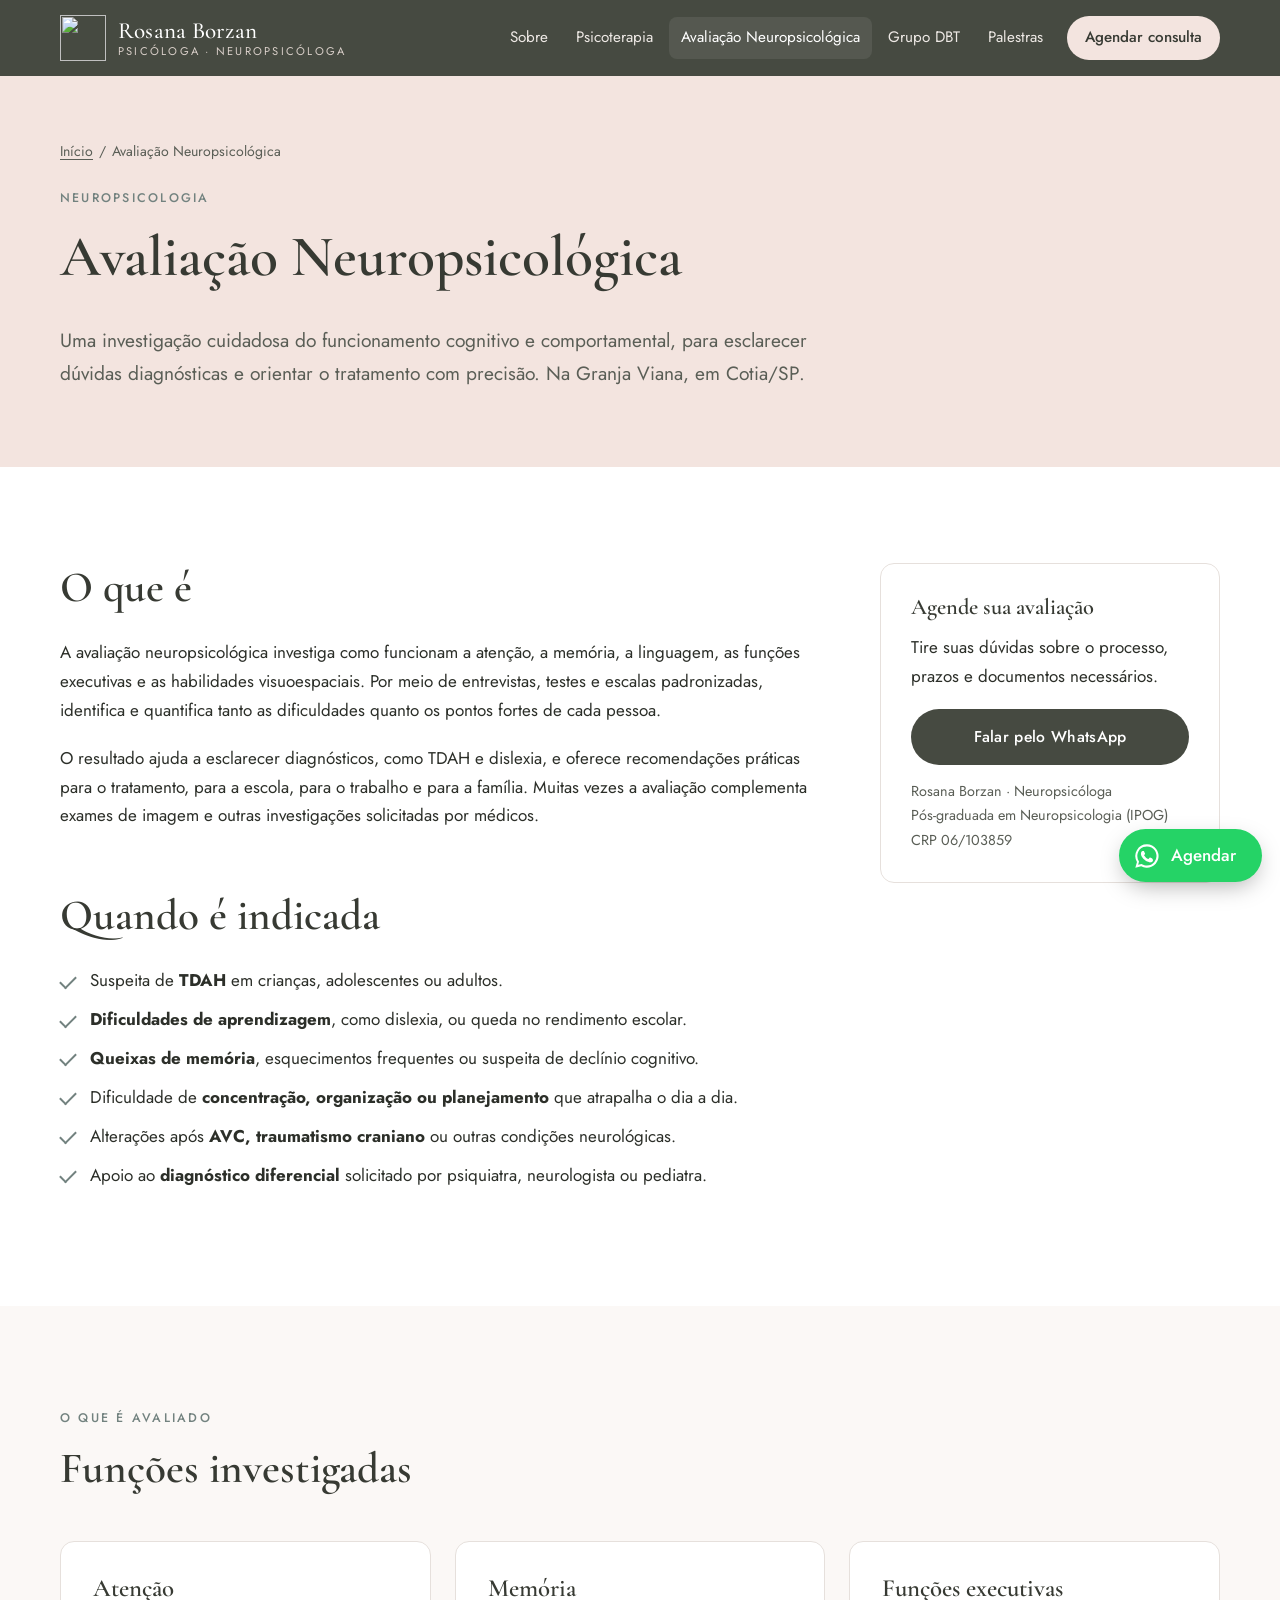
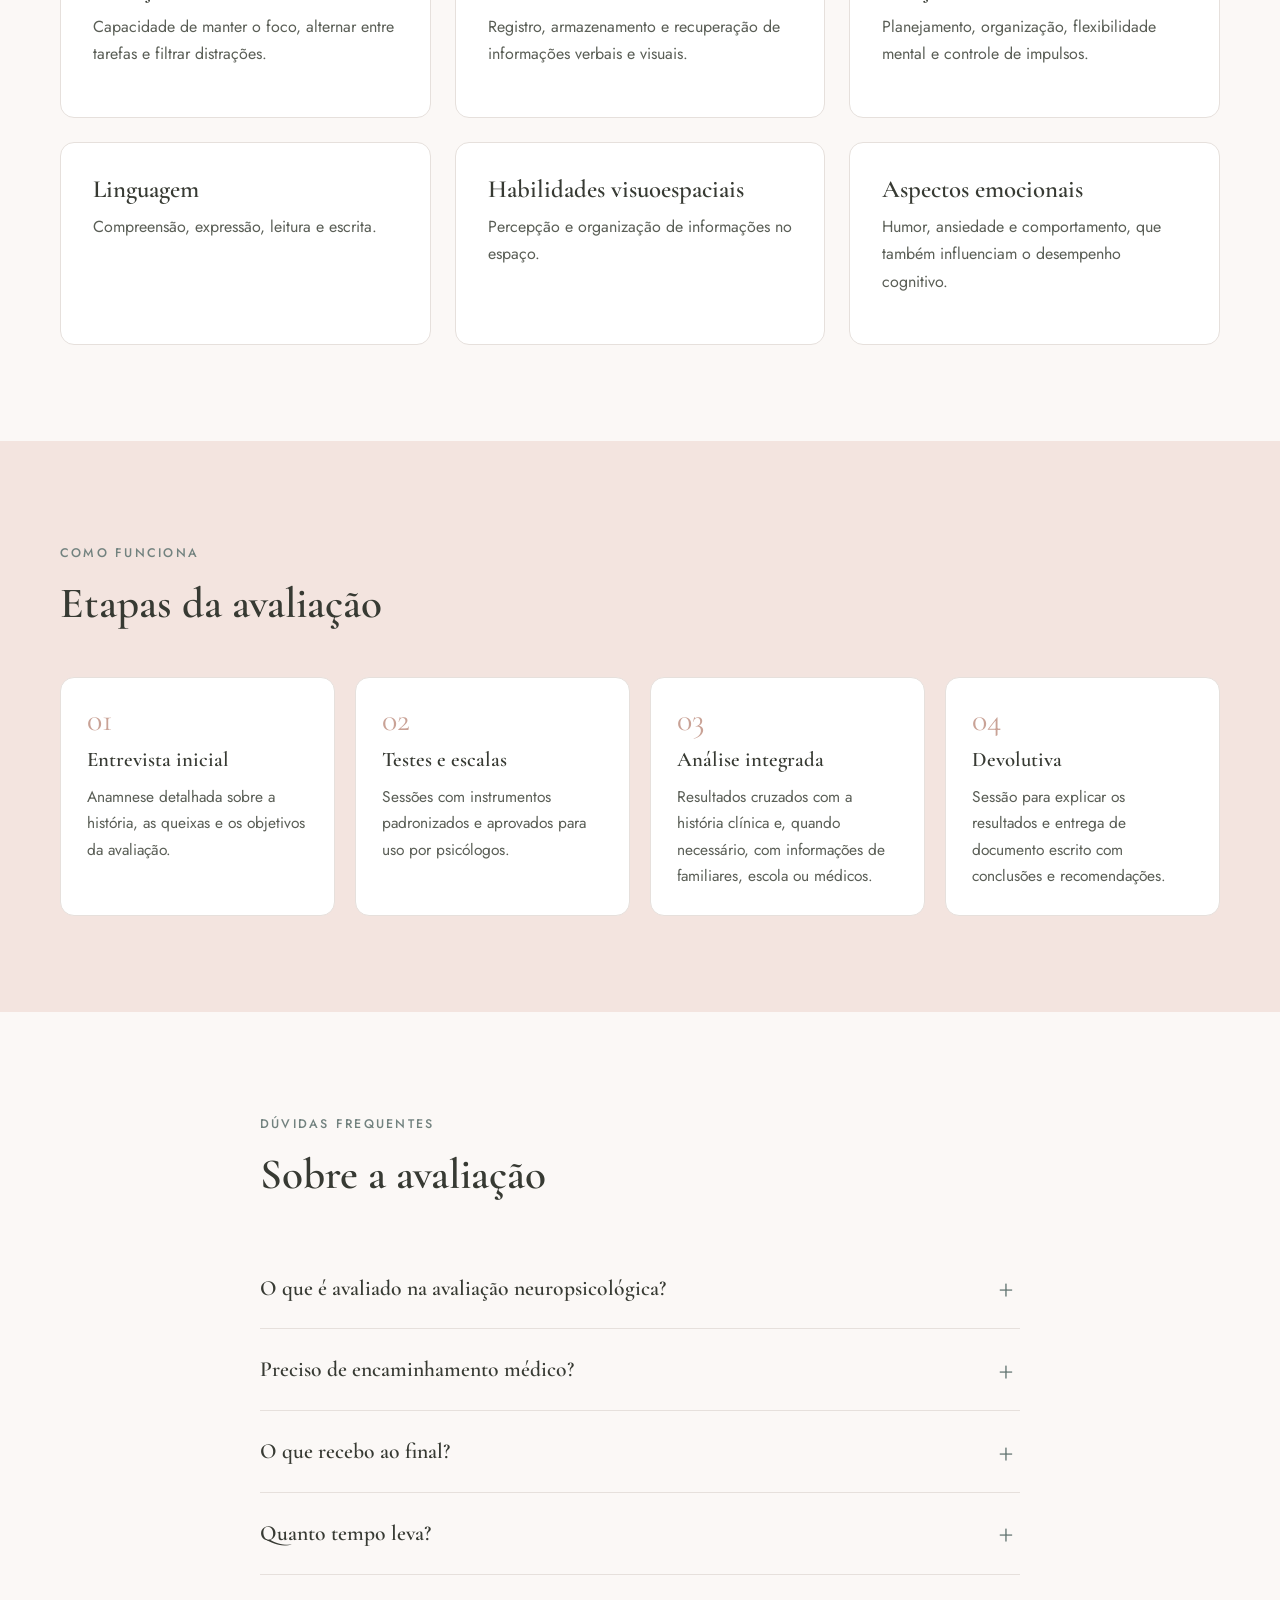
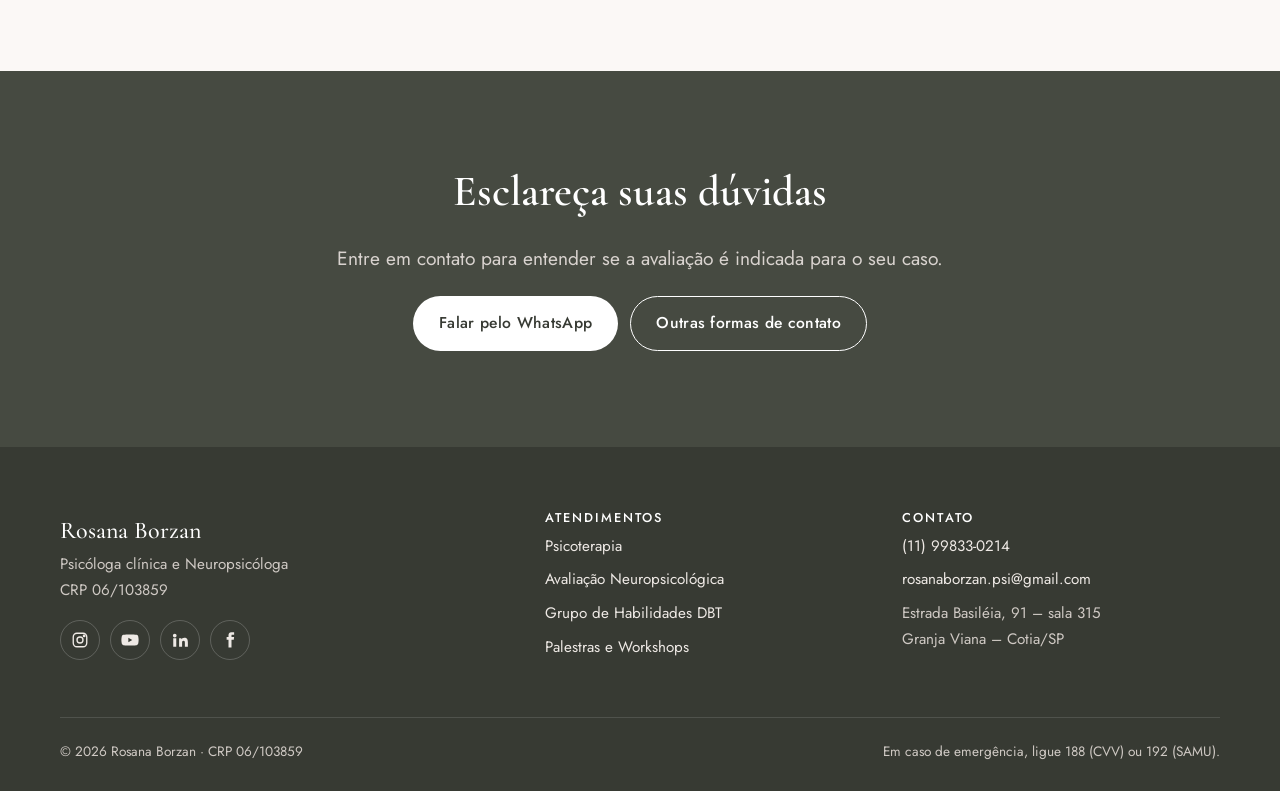
==== avaliacao-neuropsicologica/index.html @ f5019046 "Site Rosana Borzan: prévia otimizada para rosana.borzanti.com Site estático (HTML/CSS) para GitHub P" ====
<!doctype html>
<html lang="pt-BR">
<head>
  <meta charset="utf-8">
  <meta name="viewport" content="width=device-width, initial-scale=1">
  <!-- PRÉVIA: remover a linha abaixo quando o site for publicado no domínio oficial -->
  <meta name="robots" content="noindex, nofollow">
  <title>Avaliação Neuropsicológica em Cotia – Granja Viana | TDAH, Memória e Aprendizagem – Rosana Borzan</title>
  <meta name="description" content="Avaliação neuropsicológica na Granja Viana, Cotia/SP: investigação de atenção, memória, linguagem e funções executivas. Auxilia no diagnóstico de TDAH, dislexia e outras condições. CRP 06/103859.">
  <link rel="canonical" href="https://www.rosanaborzan.com.br/avaliacao-neuropsicologica">
  <meta property="og:type" content="website">
  <meta property="og:locale" content="pt_BR">
  <meta property="og:title" content="Avaliação Neuropsicológica – Rosana Borzan, Neuropsicóloga">
  <meta property="og:description" content="Investigação de atenção, memória, linguagem e funções executivas. TDAH, dislexia e outras condições.">
  <meta property="og:image" content="https://static.wixstatic.com/media/df5437_cb203d98966946499ea6cd91d3223af6~mv2.jpg">
  <script type="application/ld+json">
  {
    "@context": "https://schema.org",
    "@graph": [
      { "@type": "BreadcrumbList", "itemListElement": [
        { "@type": "ListItem", "position": 1, "name": "Início", "item": "https://www.rosanaborzan.com.br/" },
        { "@type": "ListItem", "position": 2, "name": "Avaliação Neuropsicológica", "item": "https://www.rosanaborzan.com.br/avaliacao-neuropsicologica" } ] },
      { "@type": "MedicalTest", "name": "Avaliação Neuropsicológica",
        "description": "Investigação das funções cognitivas (atenção, memória, linguagem, funções executivas e habilidades visuoespaciais) por meio de entrevistas, testes e escalas padronizadas.",
        "usedToDiagnose": ["Transtorno do Déficit de Atenção e Hiperatividade (TDAH)", "Dislexia", "Declínio cognitivo"] },
      { "@type": "FAQPage", "mainEntity": [
        { "@type": "Question", "name": "O que é avaliado na avaliação neuropsicológica?",
          "acceptedAnswer": { "@type": "Answer", "text": "Funções como atenção, memória, linguagem, funções executivas (planejamento, organização, controle de impulsos), velocidade de processamento e habilidades visuoespaciais, além de aspectos emocionais e comportamentais." } },
        { "@type": "Question", "name": "Preciso de encaminhamento médico?",
          "acceptedAnswer": { "@type": "Answer", "text": "Não é obrigatório. Muitas pessoas procuram a avaliação por conta própria, mas ela também é frequentemente solicitada por psiquiatras, neurologistas, pediatras e escolas." } },
        { "@type": "Question", "name": "O que recebo ao final?",
          "acceptedAnswer": { "@type": "Answer", "text": "Uma sessão de devolutiva, em que os resultados são explicados, e um documento escrito com as conclusões e as recomendações para o tratamento e o dia a dia." } }
      ] }
    ]
  }
  </script>
  <meta name="theme-color" content="#464a41">
  <link rel="icon" href="https://static.wixstatic.com/media/df5437_213c52e85fbc4477a9173a005abdd937~mv2.png/v1/fill/w_64,h_64/icone.png">
  <link rel="preconnect" href="https://fonts.googleapis.com">
  <link rel="preconnect" href="https://fonts.gstatic.com" crossorigin>
  <link href="https://fonts.googleapis.com/css2?family=Cormorant+Garamond:wght@500;600&family=Jost:wght@300;400;500&display=swap" rel="stylesheet">
  <link rel="stylesheet" href="../assets/css/style.css">
</head>
<body>
  <a class="skip-link" href="#conteudo">Pular para o conteúdo</a>

  <header class="site-header">
    <div class="wrap">
      <a class="brand" href="../" aria-label="Rosana Borzan — página inicial">
        <img src="https://static.wixstatic.com/media/df5437_213c52e85fbc4477a9173a005abdd937~mv2.png/v1/fill/w_92,h_92/simbolo.png" alt="" width="46" height="46">
        <span class="brand-text">
          <span class="brand-name">Rosana Borzan</span>
          <span class="brand-sub">Psicóloga · Neuropsicóloga</span>
        </span>
      </a>
      <button class="nav-toggle" aria-expanded="false" aria-controls="menu" aria-label="Abrir menu">
        <svg viewBox="0 0 24 24" fill="none" stroke="currentColor" stroke-width="1.6"><path d="M4 7h16M4 12h16M4 17h16"/></svg>
      </button>
      <nav class="site-nav" id="menu" aria-label="Principal">
        <ul>
          <li><a href="../sobre/">Sobre</a></li>
          <li><a href="../psicoterapia/">Psicoterapia</a></li>
          <li><a href="../avaliacao-neuropsicologica/" aria-current="page">Avaliação Neuropsicológica</a></li>
          <li><a href="../grupo-dbt/">Grupo DBT</a></li>
          <li><a href="../palestras/">Palestras</a></li>
          <li><a class="nav-cta" href="../#contato">Agendar consulta</a></li>
        </ul>
      </nav>
    </div>
  </header>

  <main id="conteudo">
    <section class="page-hero">
      <div class="wrap">
        <nav class="breadcrumb" aria-label="Você está em"><a href="../">Início</a><span aria-hidden="true">/</span>Avaliação Neuropsicológica</nav>
        <span class="eyebrow">Neuropsicologia</span>
        <h1>Avaliação Neuropsicológica</h1>
        <p class="lead">Uma investigação cuidadosa do funcionamento cognitivo e comportamental, para esclarecer dúvidas diagnósticas e orientar o tratamento com precisão. Na Granja Viana, em Cotia/SP.</p>
      </div>
    </section>

    <section class="section section-alt">
      <div class="wrap layout-aside">
        <div class="prose">
          <h2>O que é</h2>
          <p>A avaliação neuropsicológica investiga como funcionam a atenção, a memória, a linguagem, as funções executivas e as habilidades visuoespaciais. Por meio de entrevistas, testes e escalas padronizadas, identifica e quantifica tanto as dificuldades quanto os pontos fortes de cada pessoa.</p>
          <p>O resultado ajuda a esclarecer diagnósticos, como TDAH e dislexia, e oferece recomendações práticas para o tratamento, para a escola, para o trabalho e para a família. Muitas vezes a avaliação complementa exames de imagem e outras investigações solicitadas por médicos.</p>

          <h2>Quando é indicada</h2>
          <ul class="check-list">
            <li>Suspeita de <strong>TDAH</strong> em crianças, adolescentes ou adultos.</li>
            <li><strong>Dificuldades de aprendizagem</strong>, como dislexia, ou queda no rendimento escolar.</li>
            <li><strong>Queixas de memória</strong>, esquecimentos frequentes ou suspeita de declínio cognitivo.</li>
            <li>Dificuldade de <strong>concentração, organização ou planejamento</strong> que atrapalha o dia a dia.</li>
            <li>Alterações após <strong>AVC, traumatismo craniano</strong> ou outras condições neurológicas.</li>
            <li>Apoio ao <strong>diagnóstico diferencial</strong> solicitado por psiquiatra, neurologista ou pediatra.</li>
          </ul>
        </div>
        <aside class="aside-box">
          <h3>Agende sua avaliação</h3>
          <p>Tire suas dúvidas sobre o processo, prazos e documentos necessários.</p>
          <a class="btn btn-primary" style="width:100%;justify-content:center" href="https://wa.me/5511998330214?text=Ol%C3%A1%2C%20Dra.%20Rosana!%20Gostaria%20de%20informa%C3%A7%C3%B5es%20sobre%20a%20avalia%C3%A7%C3%A3o%20neuropsicol%C3%B3gica." target="_blank" rel="noopener">Falar pelo WhatsApp</a>
          <p style="margin:14px 0 0;font-size:.9rem;color:var(--ink-soft)">Rosana Borzan · Neuropsicóloga<br>Pós-graduada em Neuropsicologia (IPOG)<br>CRP 06/103859</p>
        </aside>
      </div>
    </section>

    <section class="section">
      <div class="wrap">
        <div class="section-head">
          <span class="eyebrow">O que é avaliado</span>
          <h2>Funções investigadas</h2>
        </div>
        <div class="grid-3">
          <article class="card"><h3>Atenção</h3><p>Capacidade de manter o foco, alternar entre tarefas e filtrar distrações.</p></article>
          <article class="card"><h3>Memória</h3><p>Registro, armazenamento e recuperação de informações verbais e visuais.</p></article>
          <article class="card"><h3>Funções executivas</h3><p>Planejamento, organização, flexibilidade mental e controle de impulsos.</p></article>
          <article class="card"><h3>Linguagem</h3><p>Compreensão, expressão, leitura e escrita.</p></article>
          <article class="card"><h3>Habilidades visuoespaciais</h3><p>Percepção e organização de informações no espaço.</p></article>
          <article class="card"><h3>Aspectos emocionais</h3><p>Humor, ansiedade e comportamento, que também influenciam o desempenho cognitivo.</p></article>
        </div>
      </div>
    </section>

    <section class="section section-rose">
      <div class="wrap">
        <div class="section-head">
          <span class="eyebrow">Como funciona</span>
          <h2>Etapas da avaliação</h2>
        </div>
        <ol class="steps">
          <li><h3>Entrevista inicial</h3><p>Anamnese detalhada sobre a história, as queixas e os objetivos da avaliação.</p></li>
          <li><h3>Testes e escalas</h3><p>Sessões com instrumentos padronizados e aprovados para uso por psicólogos.</p></li>
          <li><h3>Análise integrada</h3><p>Resultados cruzados com a história clínica e, quando necessário, com informações de familiares, escola ou médicos.</p></li>
          <li><h3>Devolutiva</h3><p>Sessão para explicar os resultados e entrega de documento escrito com conclusões e recomendações.</p></li>
        </ol>
      </div>
    </section>

    <section class="section">
      <div class="wrap narrow">
        <div class="section-head">
          <span class="eyebrow">Dúvidas frequentes</span>
          <h2>Sobre a avaliação</h2>
        </div>
        <div class="faq">
          <details>
            <summary>O que é avaliado na avaliação neuropsicológica?</summary>
            <p>Funções como atenção, memória, linguagem, funções executivas (planejamento, organização, controle de impulsos), velocidade de processamento e habilidades visuoespaciais, além de aspectos emocionais e comportamentais.</p>
          </details>
          <details>
            <summary>Preciso de encaminhamento médico?</summary>
            <p>Não é obrigatório. Muitas pessoas procuram a avaliação por conta própria, mas ela também é frequentemente solicitada por psiquiatras, neurologistas, pediatras e escolas.</p>
          </details>
          <details>
            <summary>O que recebo ao final?</summary>
            <p>Uma sessão de devolutiva, em que os resultados são explicados, e um documento escrito com as conclusões e as recomendações para o tratamento e o dia a dia.</p>
          </details>
          <details>
            <summary>Quanto tempo leva?</summary>
            <p>O número de sessões varia conforme a idade e a queixa de cada pessoa. A estimativa de prazo é informada já no primeiro contato.</p>
          </details>
        </div>
      </div>
    </section>

    <section class="section cta-band">
      <div class="wrap narrow" style="text-align:center">
        <h2>Esclareça suas dúvidas</h2>
        <p class="lead">Entre em contato para entender se a avaliação é indicada para o seu caso.</p>
        <div class="btn-row" style="justify-content:center">
          <a class="btn btn-light" href="https://wa.me/5511998330214?text=Ol%C3%A1%2C%20Dra.%20Rosana!%20Gostaria%20de%20informa%C3%A7%C3%B5es%20sobre%20a%20avalia%C3%A7%C3%A3o%20neuropsicol%C3%B3gica." target="_blank" rel="noopener">Falar pelo WhatsApp</a>
          <a class="btn btn-outline" style="color:#fff;border-color:#fff" href="../#contato">Outras formas de contato</a>
        </div>
      </div>
    </section>
  </main>

  <footer class="site-footer">
    <div class="wrap">
      <div class="footer-grid">
        <div>
          <p><strong style="color:#fff;font-family:var(--serif);font-size:1.5rem;font-weight:500">Rosana Borzan</strong><br>
          Psicóloga clínica e Neuropsicóloga<br>CRP 06/103859</p>
          <div class="social">
            <a href="https://instagram.com/rosanaborzan.psi" target="_blank" rel="noopener" aria-label="Instagram"><svg viewBox="0 0 24 24" fill="none" stroke="currentColor" stroke-width="1.8"><rect x="3" y="3" width="18" height="18" rx="5"/><circle cx="12" cy="12" r="4"/><circle cx="17.5" cy="6.5" r="1" fill="currentColor"/></svg></a>
            <a href="https://www.youtube.com/@rosanaborzan-psi" target="_blank" rel="noopener" aria-label="YouTube"><svg viewBox="0 0 24 24" fill="currentColor"><path d="M23 7.2a3 3 0 0 0-2.1-2.1C19 4.6 12 4.6 12 4.6s-7 0-8.9.5A3 3 0 0 0 1 7.2 31 31 0 0 0 .5 12a31 31 0 0 0 .5 4.8 3 3 0 0 0 2.1 2.1c1.9.5 8.9.5 8.9.5s7 0 8.9-.5a3 3 0 0 0 2.1-2.1 31 31 0 0 0 .5-4.8 31 31 0 0 0-.5-4.8ZM9.8 15V9l5.2 3-5.2 3Z"/></svg></a>
            <a href="https://www.linkedin.com/in/rosana-borzan-b3a8b321/" target="_blank" rel="noopener" aria-label="LinkedIn"><svg viewBox="0 0 24 24" fill="currentColor"><path d="M4.98 3.5a2.5 2.5 0 1 1 0 5 2.5 2.5 0 0 1 0-5ZM3 9.5h4V21H3V9.5Zm7 0h3.8v1.6h.1c.5-1 1.8-2 3.8-2 4 0 4.8 2.6 4.8 6V21h-4v-5.1c0-1.2 0-2.8-1.7-2.8s-2 1.3-2 2.7V21h-4V9.5Z"/></svg></a>
            <a href="https://www.facebook.com/rosanaborzan.psi" target="_blank" rel="noopener" aria-label="Facebook"><svg viewBox="0 0 24 24" fill="currentColor"><path d="M14 8V6c0-.9.6-1 1-1h2.5V1.5H14c-3.3 0-4 2.4-4 4V8H7.5v3.5H10V22h4V11.5h3l.5-3.5H14Z"/></svg></a>
          </div>
        </div>
        <div>
          <h4>Atendimentos</h4>
          <ul>
            <li><a href="../psicoterapia/">Psicoterapia</a></li>
            <li><a href="../avaliacao-neuropsicologica/">Avaliação Neuropsicológica</a></li>
            <li><a href="../grupo-dbt/">Grupo de Habilidades DBT</a></li>
            <li><a href="../palestras/">Palestras e Workshops</a></li>
          </ul>
        </div>
        <div>
          <h4>Contato</h4>
          <ul>
            <li><a href="https://wa.me/5511998330214" target="_blank" rel="noopener">(11) 99833-0214</a></li>
            <li><a href="mailto:rosanaborzan.psi@gmail.com">rosanaborzan.psi@gmail.com</a></li>
            <li>Estrada Basiléia, 91 – sala 315<br>Granja Viana – Cotia/SP</li>
          </ul>
        </div>
      </div>
      <div class="footer-bottom">
        <span>© <span data-year>2026</span> Rosana Borzan · CRP 06/103859</span>
        <span>Em caso de emergência, ligue 188 (CVV) ou 192 (SAMU).</span>
      </div>
    </div>
  </footer>

  <a class="wa-float" href="https://wa.me/5511998330214?text=Ol%C3%A1%2C%20Dra.%20Rosana!%20Gostaria%20de%20agendar%20uma%20consulta." target="_blank" rel="noopener" aria-label="Conversar pelo WhatsApp">
    <svg viewBox="0 0 24 24" fill="currentColor" aria-hidden="true"><path d="M12 2a10 10 0 0 0-8.6 15.1L2 22l5-1.3A10 10 0 1 0 12 2Zm0 18.2c-1.5 0-3-.4-4.3-1.2l-.3-.2-3 .8.8-2.9-.2-.3A8.2 8.2 0 1 1 12 20.2Zm4.5-6.1c-.2-.1-1.5-.7-1.7-.8-.2-.1-.4-.1-.6.1l-.8 1c-.1.2-.3.2-.5.1a6.7 6.7 0 0 1-3.3-2.9c-.3-.4.3-.4.7-1.3.1-.2 0-.3 0-.4l-.8-1.8c-.2-.5-.4-.4-.6-.4h-.5a1 1 0 0 0-.7.3c-.2.3-.9.9-.9 2.2s.9 2.5 1 2.7c.1.2 1.8 2.8 4.4 3.9 1.6.7 2.3.8 3.1.6.5-.1 1.5-.6 1.7-1.2.2-.6.2-1.1.2-1.2-.1-.1-.3-.2-.5-.3Z"/></svg>
    <span>Agendar</span>
  </a>

  <script src="../assets/js/main.js" defer></script>
</body>
</html>
---- assets/css/style.css ----
/* ==========================================================
   Rosana Borzan — Psicóloga e Neuropsicóloga
   Identidade: oliva + sálvia + rosê (herdada do site atual)
   ========================================================== */

:root {
  --olive: #464a41;
  --olive-deep: #373a33;
  --sage: #72827f;
  --sage-soft: #dfe5e3;
  --rose: #c9a296;
  --rose-soft: #f3e4df;
  --cream: #fbf8f6;
  --paper: #ffffff;
  --ink: #2c2f29;
  --ink-soft: #5a5e56;
  --line: #e6e0dc;

  --serif: "Cormorant Garamond", Georgia, "Times New Roman", serif;
  --sans: "Jost", "Futura", "Segoe UI", system-ui, sans-serif;

  --radius: 14px;
  --shadow: 0 10px 30px -12px rgba(55, 58, 51, 0.25);
  --wrap: 1160px;
}

*,
*::before,
*::after { box-sizing: border-box; }

html { scroll-behavior: smooth; }

body {
  margin: 0;
  font-family: var(--sans);
  font-size: 1.0625rem;
  line-height: 1.7;
  color: var(--ink);
  background: var(--cream);
  -webkit-font-smoothing: antialiased;
}

img { max-width: 100%; height: auto; display: block; }

a { color: var(--olive); text-underline-offset: 3px; }
a:hover { color: var(--sage); }

h1, h2, h3, h4 {
  font-family: var(--serif);
  font-weight: 600;
  line-height: 1.15;
  color: var(--olive-deep);
  margin: 0 0 0.6em;
}
h1 { font-size: clamp(2.3rem, 5vw, 3.6rem); }
h2 { font-size: clamp(1.9rem, 3.6vw, 2.7rem); }
h3 { font-size: 1.55rem; }
p  { margin: 0 0 1.1em; }

.wrap { width: min(100% - 32px, var(--wrap)); margin-inline: auto; }
.narrow { max-width: 760px; }

.eyebrow {
  display: inline-block;
  font-family: var(--sans);
  font-size: 0.78rem;
  font-weight: 500;
  letter-spacing: 0.18em;
  text-transform: uppercase;
  color: var(--sage);
  margin-bottom: 0.9rem;
}

.lead { font-size: 1.2rem; color: var(--ink-soft); }

.skip-link {
  position: absolute; left: -9999px; top: 0;
  background: var(--olive); color: #fff; padding: 8px 14px; z-index: 100;
}
.skip-link:focus { left: 8px; top: 8px; }

:focus-visible { outline: 2px solid var(--rose); outline-offset: 3px; }

/* ---------- Botões ---------- */
.btn {
  display: inline-flex; align-items: center; gap: 0.55em;
  padding: 0.85em 1.6em;
  border-radius: 999px;
  font-family: var(--sans); font-size: 0.98rem; font-weight: 500;
  text-decoration: none; letter-spacing: 0.02em;
  border: 1px solid transparent;
  cursor: pointer;
  transition: background 0.2s, color 0.2s, border-color 0.2s, transform 0.2s;
}
.btn:hover { transform: translateY(-1px); }
.btn svg { width: 1.15em; height: 1.15em; flex: none; }
.btn-primary { background: var(--olive); color: #fff; }
.btn-primary:hover { background: var(--olive-deep); color: #fff; }
.btn-outline { border-color: var(--olive); color: var(--olive); background: transparent; }
.btn-outline:hover { background: var(--olive); color: #fff; }
.btn-light { background: #fff; color: var(--olive-deep); }
.btn-light:hover { background: var(--rose-soft); color: var(--olive-deep); }
.btn-row { display: flex; flex-wrap: wrap; gap: 12px; }

/* ---------- Cabeçalho ---------- */
.site-header {
  position: sticky; top: 0; z-index: 50;
  background: var(--olive);
  color: #fff;
}
.site-header .wrap {
  display: flex; align-items: center; justify-content: space-between;
  min-height: 76px; gap: 24px;
}
.brand { display: flex; align-items: center; gap: 12px; text-decoration: none; color: #fff; }
.brand img { width: 46px; height: 46px; object-fit: contain; }
.brand-text { display: flex; flex-direction: column; line-height: 1.15; }
.brand-name { font-family: var(--serif); font-size: 1.45rem; font-weight: 500; letter-spacing: 0.01em; }
.brand-sub { font-size: 0.7rem; letter-spacing: 0.2em; text-transform: uppercase; color: #d9cfc9; }
.brand:hover { color: #fff; }

.nav-toggle {
  display: none;
  background: none; border: 0; color: #fff; padding: 8px; cursor: pointer;
}
.nav-toggle svg { width: 28px; height: 28px; }

.site-nav ul { list-style: none; margin: 0; padding: 0; display: flex; align-items: center; gap: 4px; }
.site-nav a {
  display: block; padding: 8px 12px;
  color: #eee9e5; text-decoration: none; font-size: 0.95rem;
  border-radius: 8px;
}
.site-nav a:hover, .site-nav a[aria-current="page"] { color: #fff; background: rgba(255,255,255,0.08); }
.site-nav .nav-cta {
  margin-left: 8px; background: var(--rose-soft); color: var(--olive-deep);
  padding: 9px 18px; border-radius: 999px; font-weight: 500;
}
.site-nav .nav-cta:hover { background: #fff; color: var(--olive-deep); }

@media (max-width: 980px) {
  .nav-toggle { display: block; }
  .site-nav {
    position: absolute; left: 0; right: 0; top: 100%;
    background: var(--olive);
    border-top: 1px solid rgba(255,255,255,0.1);
    display: none;
  }
  .site-nav.open { display: block; }
  .site-nav ul { flex-direction: column; align-items: stretch; padding: 12px 16px 20px; gap: 2px; }
  .site-nav a { padding: 12px; font-size: 1.05rem; }
  .site-nav .nav-cta { margin: 10px 0 0; text-align: center; }
}

/* ---------- Hero ---------- */
.hero {
  background: linear-gradient(180deg, var(--cream) 0%, var(--rose-soft) 100%);
  overflow: hidden;
}
.hero .wrap {
  display: grid; grid-template-columns: 1.1fr 0.9fr; gap: 56px; align-items: center;
  padding-block: 72px 0;
}
.hero-text { padding-bottom: 72px; }
.hero h1 { margin-bottom: 0.4em; }
.hero h1 span { display: block; font-size: 0.55em; font-weight: 500; color: var(--sage); margin-top: 0.35em; }
.hero .lead { max-width: 34em; }
.hero-photo { align-self: end; position: relative; }
.hero-photo img {
  width: 100%; max-width: 460px; margin-left: auto;
  border-radius: 240px 240px 0 0;
  aspect-ratio: 4 / 5; object-fit: cover; object-position: top;
}
.trust {
  list-style: none; padding: 0; margin: 32px 0 0;
  display: flex; flex-wrap: wrap; gap: 10px 22px;
  font-size: 0.92rem; color: var(--ink-soft);
}
.trust li { display: flex; align-items: center; gap: 8px; }
.trust li::before {
  content: ""; width: 7px; height: 7px; border-radius: 50%; background: var(--rose); flex: none;
}

@media (max-width: 860px) {
  .hero .wrap { grid-template-columns: 1fr; gap: 28px; padding-top: 40px; }
  .hero-text { padding-bottom: 0; }
  .hero-photo { order: -1; }
  .hero-photo img { max-width: 220px; margin: 0 auto; border-radius: 120px 120px 0 0; }
}

/* ---------- Faixa de credenciais ---------- */
.creds { background: var(--olive); color: #eee9e5; padding: 30px 0; }
.creds .wrap { display: flex; flex-wrap: wrap; gap: 14px 40px; justify-content: center; text-align: center; }
.creds strong { display: block; font-family: var(--serif); font-size: 1.6rem; font-weight: 500; color: #fff; line-height: 1.2; }
.creds span { font-size: 0.85rem; letter-spacing: 0.04em; }

/* ---------- Seções ---------- */
.section { padding: 96px 0; }
.section-alt { background: var(--paper); }
.section-rose { background: var(--rose-soft); }
.section-head { max-width: 720px; margin-bottom: 48px; }
.section-head.center { margin-inline: auto; text-align: center; }
@media (max-width: 700px) { .section { padding: 64px 0; } }

.grid-2 { display: grid; grid-template-columns: 1fr 1fr; gap: 56px; align-items: center; }
.grid-3 { display: grid; grid-template-columns: repeat(3, 1fr); gap: 24px; }
.grid-4 { display: grid; grid-template-columns: repeat(2, 1fr); gap: 24px; }
@media (max-width: 860px) {
  .grid-2, .grid-3, .grid-4 { grid-template-columns: 1fr; gap: 28px; }
}

/* ---------- Cards ---------- */
.card {
  background: var(--paper);
  border: 1px solid var(--line);
  border-radius: var(--radius);
  padding: 32px;
  display: flex; flex-direction: column;
  transition: box-shadow 0.25s, transform 0.25s;
}
.section-alt .card { background: var(--cream); }
a.card { text-decoration: none; color: inherit; }
a.card:hover { box-shadow: var(--shadow); transform: translateY(-3px); color: inherit; }
.card-num { font-family: var(--serif); font-size: 1.1rem; color: var(--rose); margin-bottom: 6px; }
.card h3 { margin-bottom: 0.4em; }
.card p { color: var(--ink-soft); font-size: 1rem; }
.card .more { margin-top: auto; font-weight: 500; color: var(--olive); display: inline-flex; align-items: center; gap: 6px; }
.card .more::after { content: "→"; transition: transform 0.2s; }
a.card:hover .more::after { transform: translateX(4px); }

.pill-list { list-style: none; padding: 0; margin: 0; display: flex; flex-wrap: wrap; gap: 8px; }
.pill-list li {
  background: var(--sage-soft); color: var(--olive-deep);
  border-radius: 999px; padding: 6px 14px; font-size: 0.92rem;
}

.check-list { list-style: none; padding: 0; margin: 0 0 1.2em; }
.check-list li { position: relative; padding-left: 30px; margin-bottom: 10px; }
.check-list li::before {
  content: ""; position: absolute; left: 0; top: 0.55em;
  width: 16px; height: 9px;
  border-left: 2px solid var(--sage); border-bottom: 2px solid var(--sage);
  transform: rotate(-45deg);
}

/* ---------- Sobre (teaser) ---------- */
.portrait img { border-radius: var(--radius); aspect-ratio: 4 / 5; object-fit: cover; object-position: top; width: 100%; }
.portrait { position: relative; }
.portrait-badge {
  position: absolute; right: -14px; bottom: 28px;
  background: var(--paper); border-radius: 12px; box-shadow: var(--shadow);
  padding: 14px 20px; font-size: 0.9rem; line-height: 1.4;
}
.portrait-badge strong { font-family: var(--serif); font-size: 1.3rem; color: var(--olive-deep); display: block; }
@media (max-width: 860px) { .portrait-badge { right: 12px; } }

/* ---------- Livros ---------- */
.books { display: grid; grid-template-columns: repeat(3, 1fr); gap: 20px; }
.book {
  background: var(--olive); color: #fff;
  border-radius: 6px 14px 14px 6px;
  padding: 28px 22px 22px 30px;
  position: relative; min-height: 190px;
  display: flex; flex-direction: column; justify-content: space-between;
  box-shadow: var(--shadow);
}
.book::before {
  content: ""; position: absolute; left: 10px; top: 0; bottom: 0; width: 2px; background: rgba(255,255,255,0.18);
}
.book:nth-child(2) { background: var(--sage); }
.book:nth-child(3) { background: #9b7b70; }
.book h3 { color: #fff; font-size: 1.35rem; margin: 0; }
.book span { font-size: 0.78rem; letter-spacing: 0.14em; text-transform: uppercase; opacity: 0.8; }
@media (max-width: 860px) { .books { grid-template-columns: 1fr; } .book { min-height: 0; gap: 18px; } }

/* ---------- Formação ---------- */
.timeline { list-style: none; margin: 0; padding: 0; border-left: 1px solid var(--line); }
.timeline li { position: relative; padding: 0 0 18px 26px; }
.timeline li::before {
  content: ""; position: absolute; left: -5px; top: 0.6em;
  width: 9px; height: 9px; border-radius: 50%; background: var(--rose);
}
.timeline strong { display: block; font-weight: 500; color: var(--olive-deep); }
.timeline span { color: var(--ink-soft); font-size: 0.95rem; }

/* ---------- Galeria consultório ---------- */
.gallery { display: grid; grid-template-columns: repeat(3, 1fr); gap: 14px; }
.gallery img { border-radius: 10px; aspect-ratio: 3 / 4; object-fit: cover; width: 100%; }
@media (max-width: 600px) {
  .gallery { grid-template-columns: repeat(3, 70%); overflow-x: auto; scroll-snap-type: x mandatory; padding-bottom: 6px; }
  .gallery img { scroll-snap-align: start; }
}

.info-list { list-style: none; padding: 0; margin: 0 0 28px; }
.info-list li { display: flex; gap: 14px; padding: 12px 0; border-bottom: 1px solid var(--line); }
.info-list svg { width: 22px; height: 22px; color: var(--sage); flex: none; margin-top: 3px; }

/* ---------- Passos ---------- */
.steps { counter-reset: step; list-style: none; padding: 0; margin: 0; display: grid; grid-template-columns: repeat(4, 1fr); gap: 20px; }
.steps li { counter-increment: step; background: var(--paper); border: 1px solid var(--line); border-radius: var(--radius); padding: 26px; }
.steps li::before {
  content: counter(step, decimal-leading-zero);
  display: block; font-family: var(--serif); font-size: 2rem; color: var(--rose); line-height: 1; margin-bottom: 12px;
}
.steps h3 { font-size: 1.3rem; }
.steps p { font-size: 0.97rem; color: var(--ink-soft); margin: 0; }
@media (max-width: 980px) { .steps { grid-template-columns: 1fr 1fr; } }
@media (max-width: 600px) { .steps { grid-template-columns: 1fr; } }

/* ---------- FAQ ---------- */
.faq details {
  border-bottom: 1px solid var(--line);
  padding: 4px 0;
}
.faq summary {
  cursor: pointer; list-style: none;
  font-family: var(--serif); font-size: 1.35rem; font-weight: 600; color: var(--olive-deep);
  padding: 18px 40px 18px 0; position: relative;
}
.faq summary::-webkit-details-marker { display: none; }
.faq summary::after {
  content: "+"; position: absolute; right: 6px; top: 50%; transform: translateY(-50%);
  font-family: var(--sans); font-weight: 300; font-size: 1.7rem; color: var(--sage);
}
.faq details[open] summary::after { content: "−"; }
.faq details p { color: var(--ink-soft); padding-right: 40px; }

/* ---------- Page hero (páginas internas) ---------- */
.page-hero { background: var(--rose-soft); padding: 64px 0 56px; }
.page-hero .lead { max-width: 40em; }
.breadcrumb { font-size: 0.88rem; color: var(--ink-soft); margin-bottom: 18px; }
.breadcrumb a { color: var(--ink-soft); }
.breadcrumb span[aria-hidden] { margin: 0 6px; }

.prose h2 { margin-top: 1.4em; }
.prose h2:first-child { margin-top: 0; }

.aside-box {
  background: var(--paper); border: 1px solid var(--line); border-radius: var(--radius);
  padding: 30px; position: sticky; top: 100px;
}
.aside-box h3 { font-size: 1.4rem; }
.layout-aside { display: grid; grid-template-columns: 1fr 340px; gap: 56px; align-items: start; }
@media (max-width: 980px) { .layout-aside { grid-template-columns: 1fr; } .aside-box { position: static; } }

/* ---------- DBT: ficha da turma ---------- */
.facts { display: grid; grid-template-columns: repeat(auto-fit, minmax(180px, 1fr)); gap: 16px; }
.fact { background: var(--paper); border-radius: 12px; padding: 20px 22px; border: 1px solid var(--line); }
.fact span { display: block; font-size: 0.78rem; letter-spacing: 0.14em; text-transform: uppercase; color: var(--sage); }
.fact strong { font-family: var(--serif); font-size: 1.35rem; font-weight: 600; color: var(--olive-deep); }

.team { display: grid; grid-template-columns: 1fr 1fr; gap: 24px; }
.team .card { flex-direction: row; gap: 22px; align-items: flex-start; }
.team img { width: 110px; height: 110px; border-radius: 50%; object-fit: cover; object-position: top; flex: none; }
.team small { display: block; color: var(--sage); margin-bottom: 8px; }
@media (max-width: 860px) { .team { grid-template-columns: 1fr; } }
@media (max-width: 480px) { .team .card { flex-direction: column; } }

/* ---------- Contato ---------- */
.cta-band { background: var(--olive); color: #eee9e5; }
.cta-band h2 { color: #fff; }
.cta-band .lead { color: #d9d3cf; }

.contact-form {
  background: var(--paper); color: var(--ink);
  border-radius: var(--radius); padding: 32px; box-shadow: var(--shadow);
}
.contact-form h3 { margin-bottom: 0.3em; }
.contact-form .hint { font-size: 0.92rem; color: var(--ink-soft); }
.field { margin-bottom: 16px; }
.field label { display: block; font-size: 0.9rem; font-weight: 500; margin-bottom: 6px; color: var(--olive-deep); }
.field input, .field select, .field textarea {
  width: 100%; padding: 12px 14px;
  border: 1px solid var(--line); border-radius: 10px;
  font: inherit; font-size: 1rem; background: var(--cream); color: var(--ink);
}
.field textarea { min-height: 96px; resize: vertical; }
.field input:focus, .field select:focus, .field textarea:focus { outline: 2px solid var(--sage); border-color: transparent; }
.contact-form .btn { width: 100%; justify-content: center; }

/* ---------- Rodapé ---------- */
.site-footer { background: var(--olive-deep); color: #cfc9c4; padding: 64px 0 28px; font-size: 0.95rem; }
.site-footer a { color: #eee9e5; text-decoration: none; }
.site-footer a:hover { color: #fff; text-decoration: underline; }
.footer-grid { display: grid; grid-template-columns: 1.4fr 1fr 1fr; gap: 40px; }
.site-footer h4 { font-family: var(--sans); font-size: 0.8rem; letter-spacing: 0.16em; text-transform: uppercase; color: #fff; font-weight: 500; }
.site-footer ul { list-style: none; padding: 0; margin: 0; }
.site-footer li { margin-bottom: 8px; }
.social { display: flex; gap: 10px; margin-top: 16px; }
.social a {
  width: 40px; height: 40px; border-radius: 50%;
  display: grid; place-items: center;
  border: 1px solid rgba(255,255,255,0.2);
}
.social a:hover { background: rgba(255,255,255,0.1); text-decoration: none; }
.social svg { width: 18px; height: 18px; }
.footer-bottom {
  margin-top: 48px; padding-top: 22px; border-top: 1px solid rgba(255,255,255,0.12);
  display: flex; flex-wrap: wrap; justify-content: space-between; gap: 10px; font-size: 0.85rem;
}
@media (max-width: 860px) { .footer-grid { grid-template-columns: 1fr; gap: 28px; } }

/* ---------- WhatsApp flutuante ---------- */
.wa-float {
  position: fixed; right: 18px; bottom: 18px; z-index: 60;
  display: flex; align-items: center; gap: 10px;
  background: #25d366; color: #fff;
  border-radius: 999px; padding: 14px;
  box-shadow: 0 8px 24px -6px rgba(0,0,0,0.35);
  text-decoration: none; font-weight: 500;
}
.wa-float:hover { color: #fff; background: #1fbe5a; }
.wa-float svg { width: 28px; height: 28px; }
.wa-float span { display: none; padding-right: 6px; }
@media (min-width: 861px) { .wa-float span { display: inline; } .wa-float { padding: 12px 20px 12px 14px; } }

@media (prefers-reduced-motion: reduce) {
  html { scroll-behavior: auto; }
  * { transition: none !important; }
}
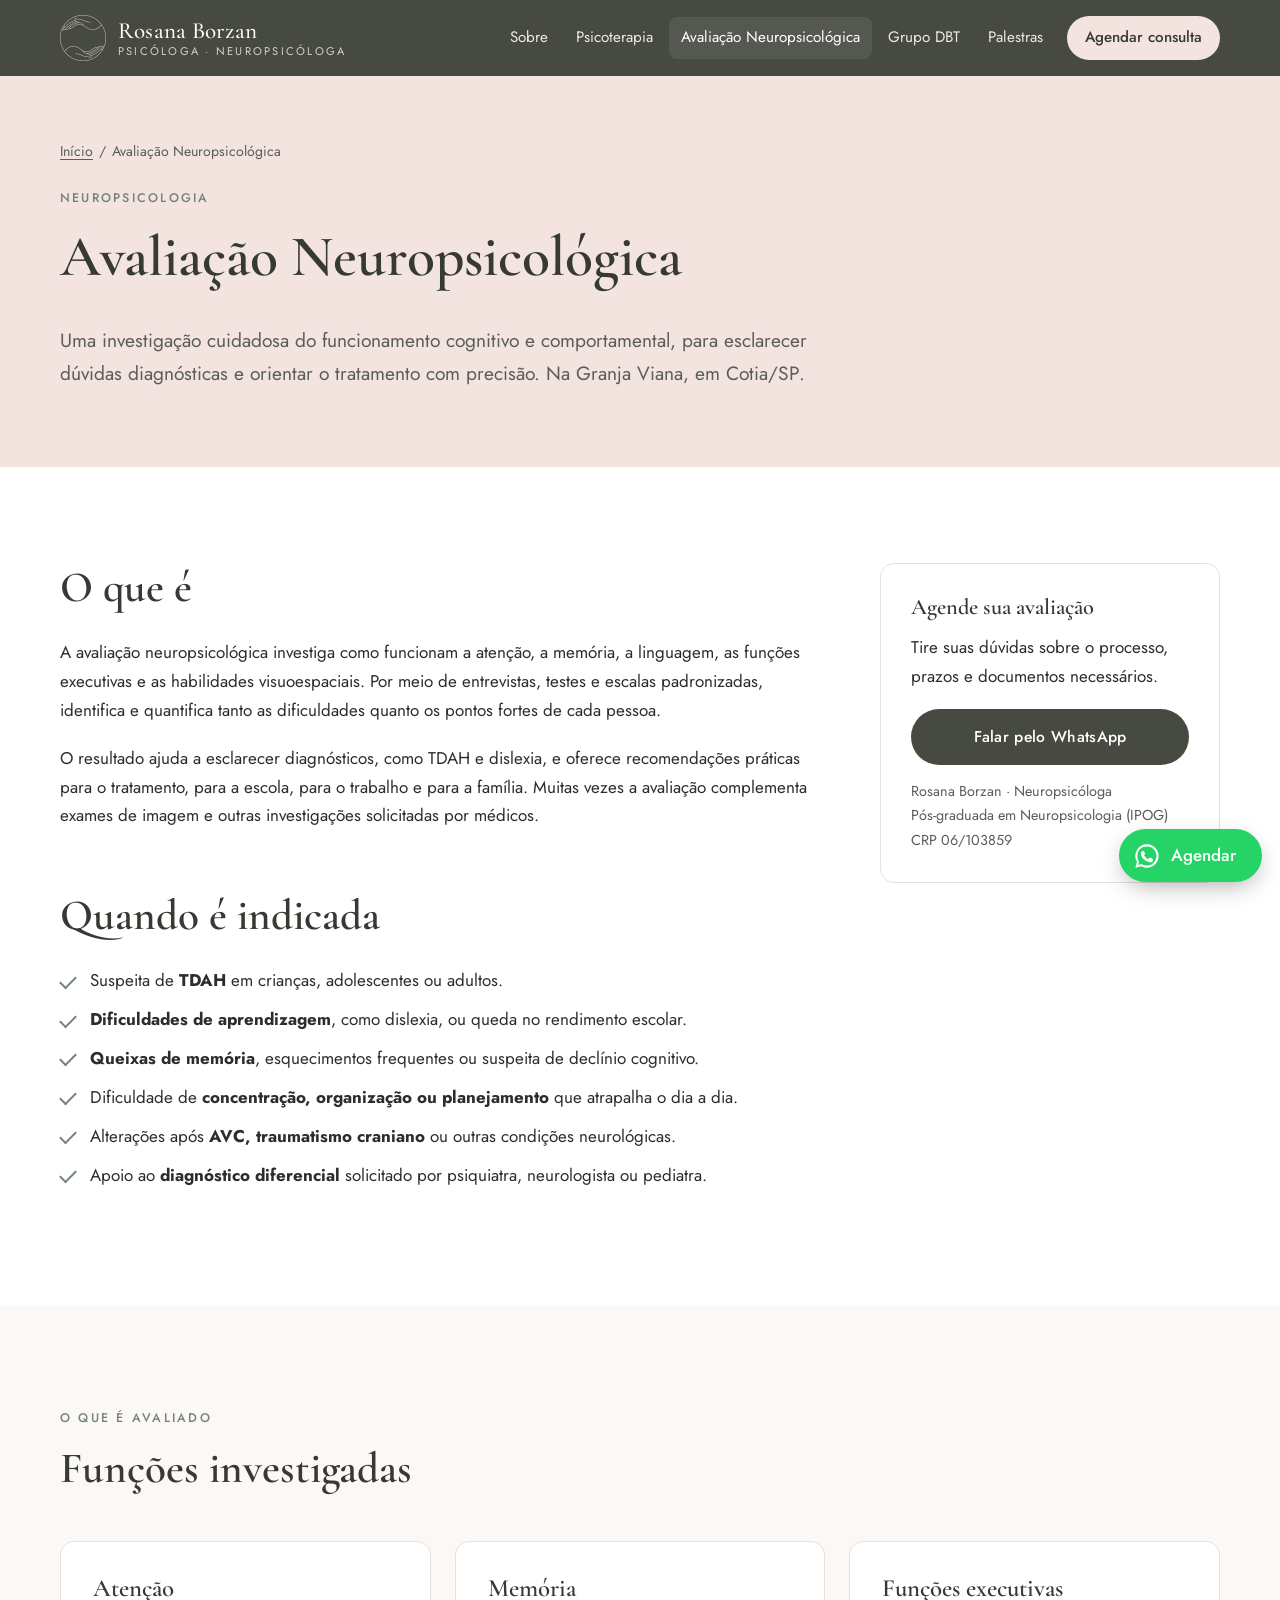
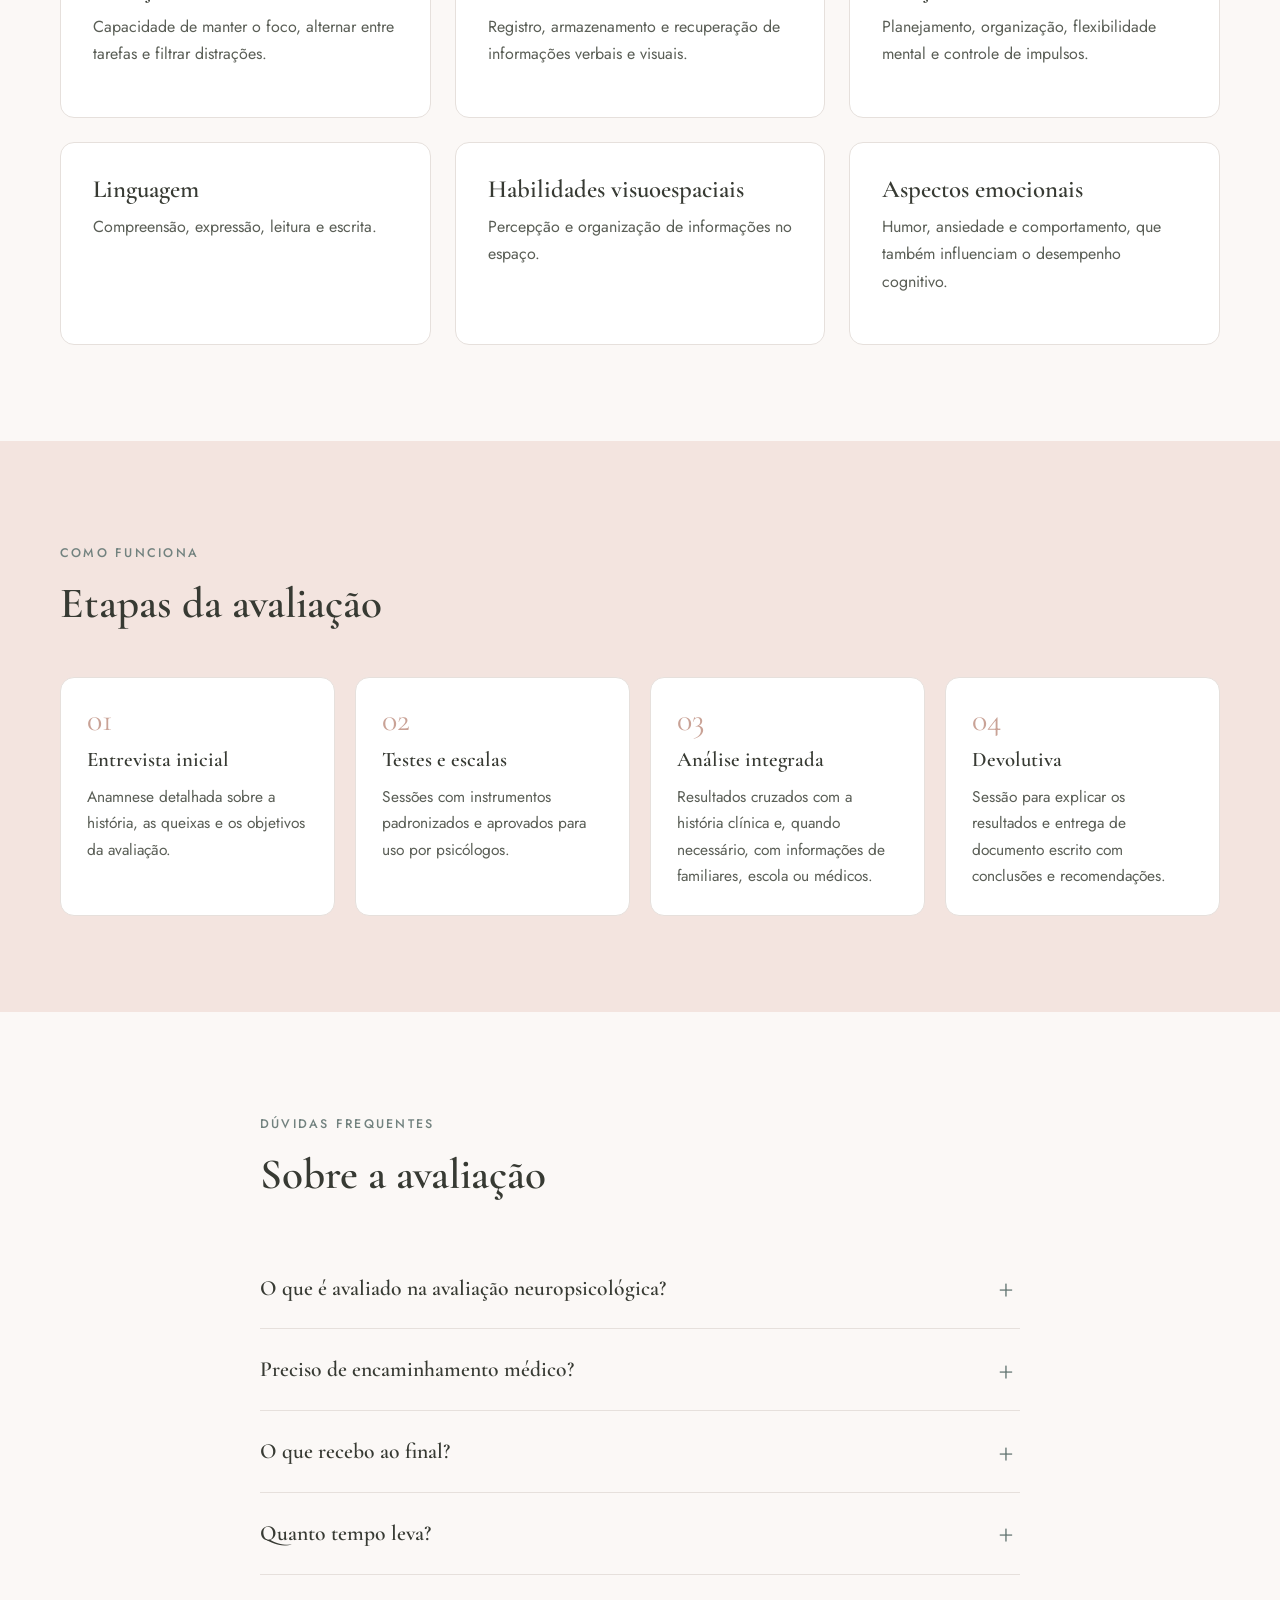
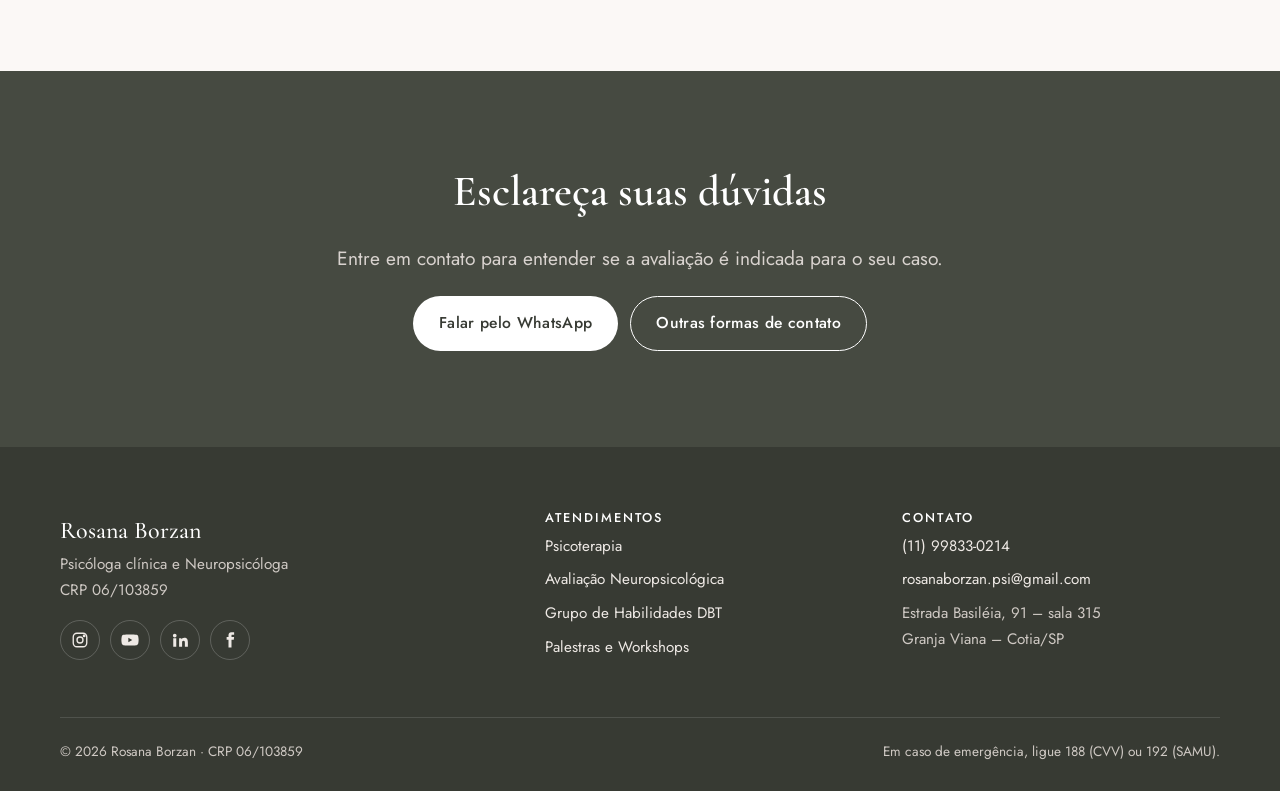
==== commit 9e5eeb3b: "Imagens locais: copia fotos e símbolo do Wix para assets/img Remove a dependência de static.wixstati" ====
--- a/avaliacao-neuropsicologica/index.html
+++ b/avaliacao-neuropsicologica/index.html
@@ -12,7 +12,7 @@
   <meta property="og:locale" content="pt_BR">
   <meta property="og:title" content="Avaliação Neuropsicológica – Rosana Borzan, Neuropsicóloga">
   <meta property="og:description" content="Investigação de atenção, memória, linguagem e funções executivas. TDAH, dislexia e outras condições.">
-  <meta property="og:image" content="https://static.wixstatic.com/media/df5437_cb203d98966946499ea6cd91d3223af6~mv2.jpg">
+  <meta property="og:image" content="https://rosana.borzanti.com/assets/img/consultorio-3.jpg">
   <script type="application/ld+json">
   {
     "@context": "https://schema.org",
@@ -35,7 +35,7 @@
   }
   </script>
   <meta name="theme-color" content="#464a41">
-  <link rel="icon" href="https://static.wixstatic.com/media/df5437_213c52e85fbc4477a9173a005abdd937~mv2.png/v1/fill/w_64,h_64/icone.png">
+  <link rel="icon" href="../assets/img/favicon.png">
   <link rel="preconnect" href="https://fonts.googleapis.com">
   <link rel="preconnect" href="https://fonts.gstatic.com" crossorigin>
   <link href="https://fonts.googleapis.com/css2?family=Cormorant+Garamond:wght@500;600&family=Jost:wght@300;400;500&display=swap" rel="stylesheet">
@@ -47,7 +47,7 @@
   <header class="site-header">
     <div class="wrap">
       <a class="brand" href="../" aria-label="Rosana Borzan — página inicial">
-        <img src="https://static.wixstatic.com/media/df5437_213c52e85fbc4477a9173a005abdd937~mv2.png/v1/fill/w_92,h_92/simbolo.png" alt="" width="46" height="46">
+        <img src="../assets/img/simbolo.png" alt="" width="46" height="46">
         <span class="brand-text">
           <span class="brand-name">Rosana Borzan</span>
           <span class="brand-sub">Psicóloga · Neuropsicóloga</span>
--- a/assets/css/style.css
+++ b/assets/css/style.css
@@ -128,7 +128,7 @@
 .site-nav ul { list-style: none; margin: 0; padding: 0; display: flex; align-items: center; gap: 4px; }
 .site-nav a {
   display: block; padding: 8px 12px;
-  color: #eee9e5; text-decoration: none; font-size: 0.95rem;
+  color: #eee9e5; text-decoration: none; font-size: 0.95rem; white-space: nowrap;
   border-radius: 8px;
 }
 .site-nav a:hover, .site-nav a[aria-current="page"] { color: #fff; background: rgba(255,255,255,0.08); }
@@ -138,7 +138,7 @@
 }
 .site-nav .nav-cta:hover { background: #fff; color: var(--olive-deep); }
 
-@media (max-width: 980px) {
+@media (max-width: 1120px) {
   .nav-toggle { display: block; }
   .site-nav {
     position: absolute; left: 0; right: 0; top: 100%;
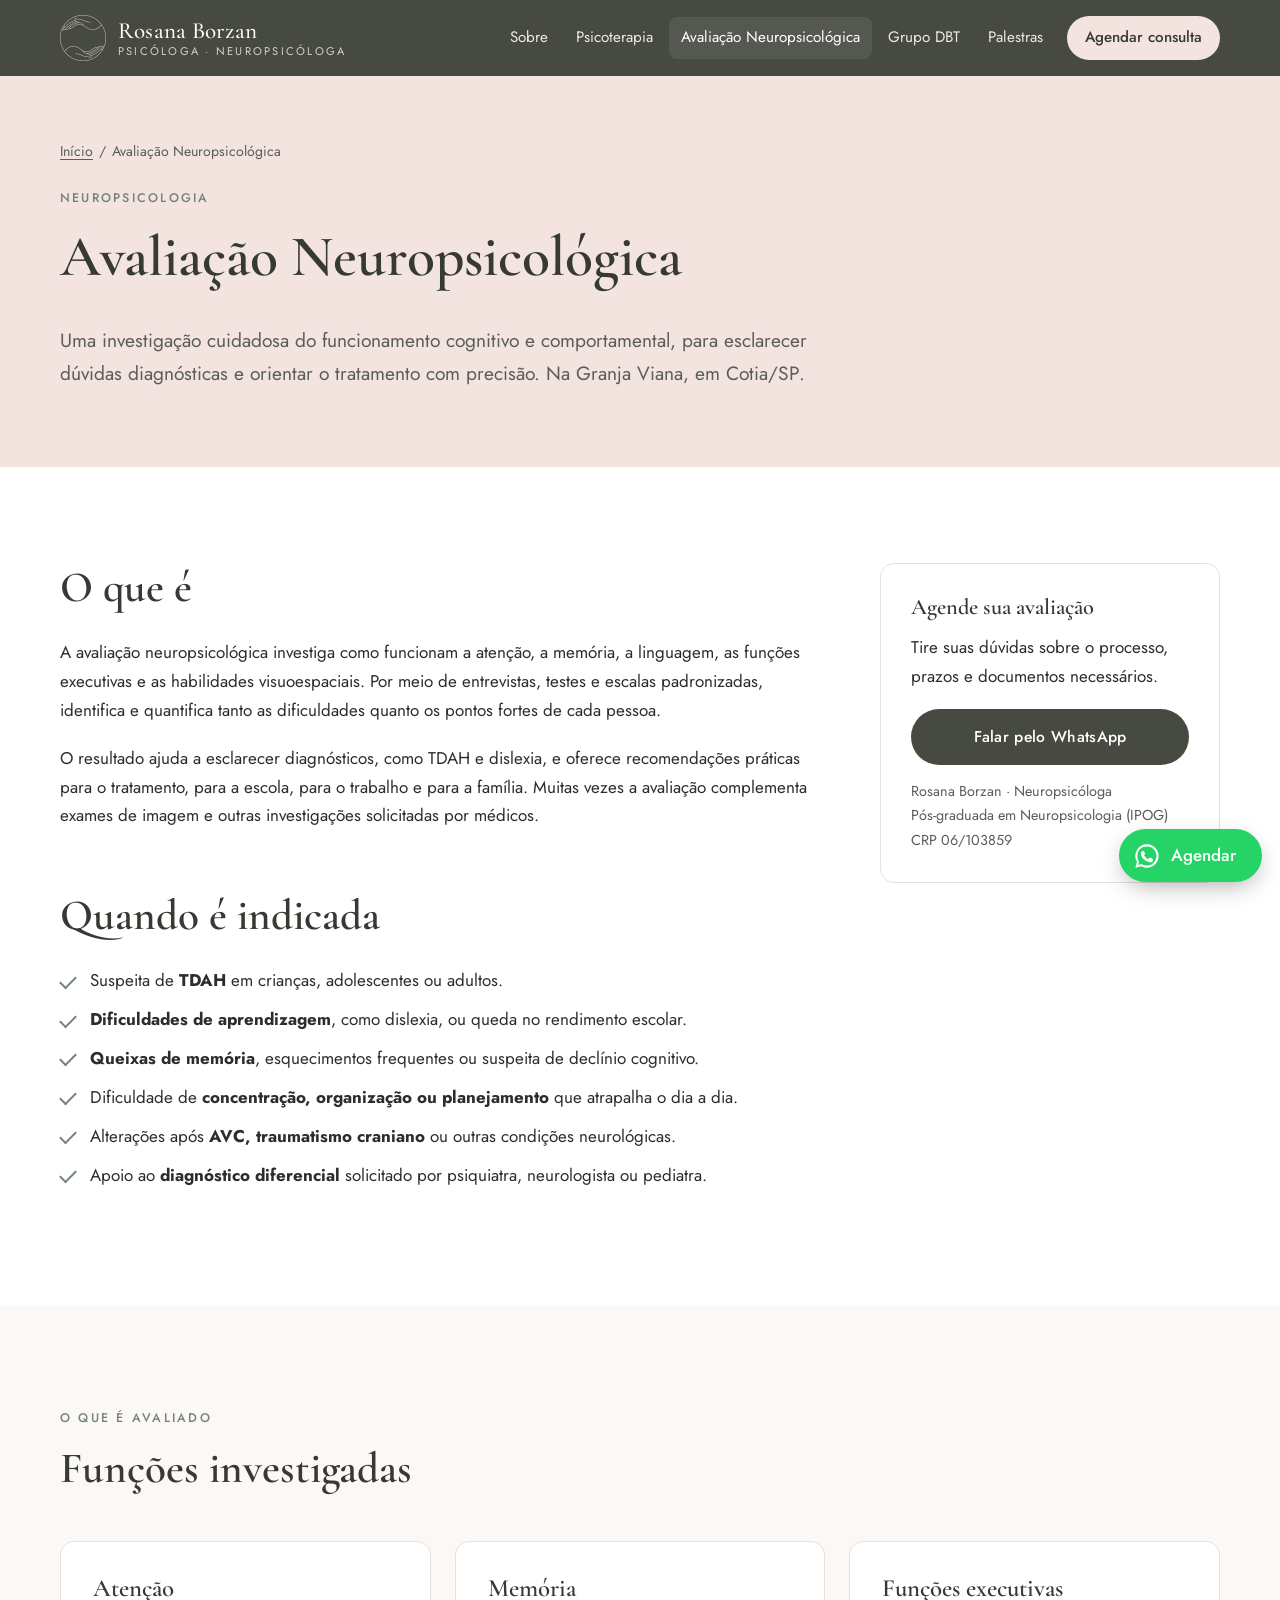
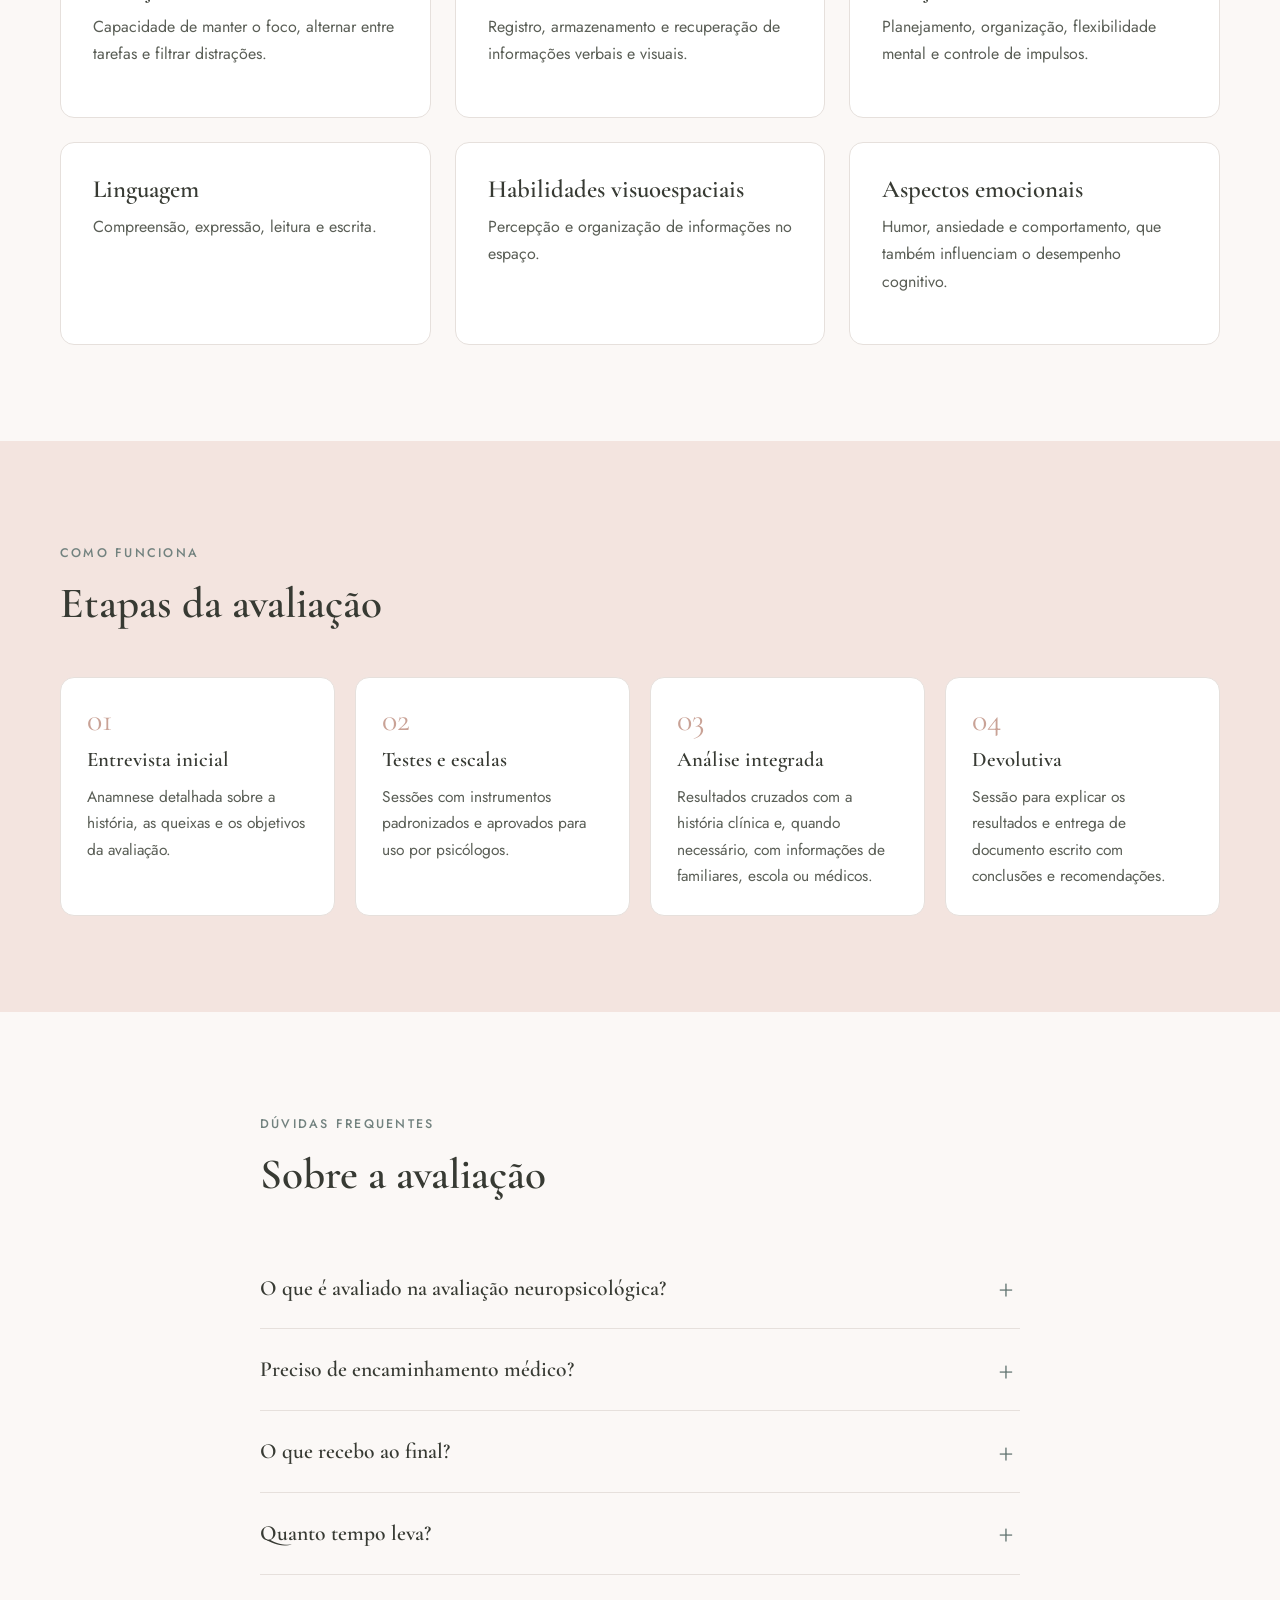
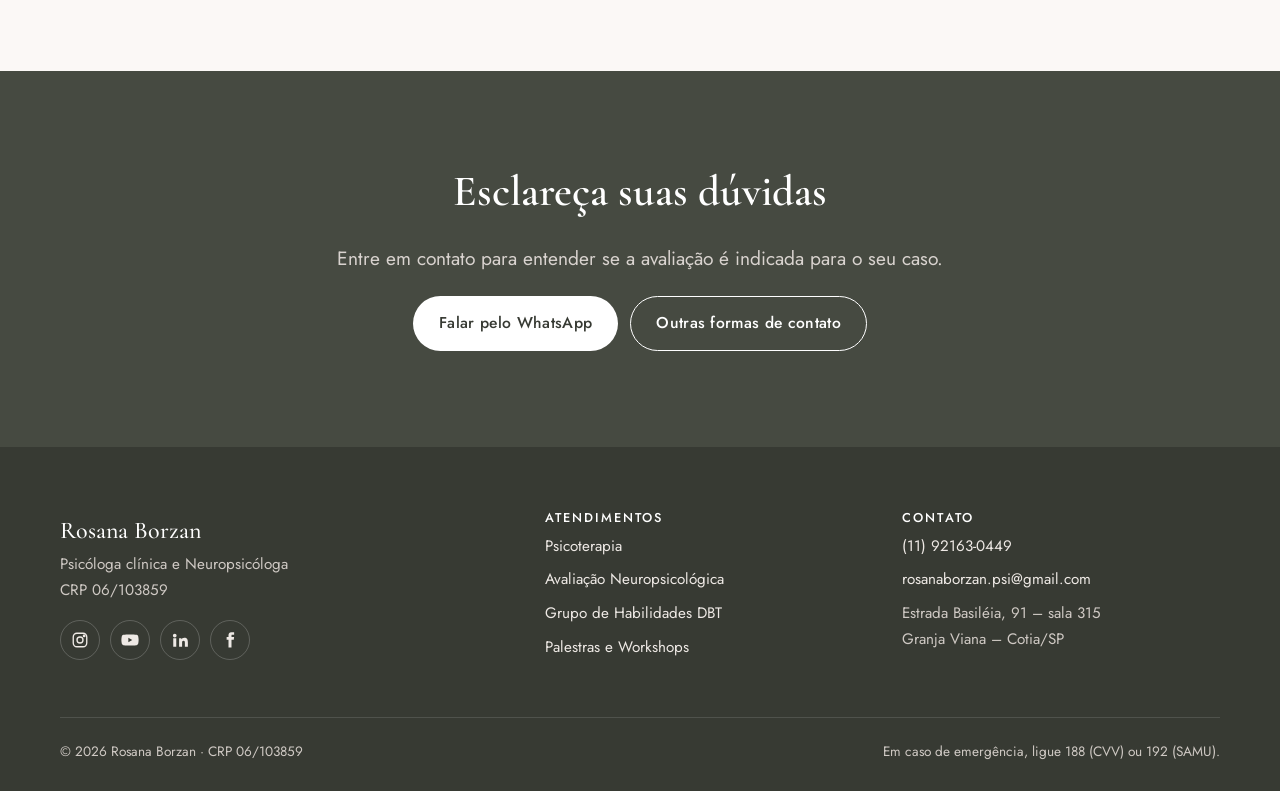
==== commit 781b0836: "WhatsApp: altera número de contato para (11) 92163-0449 Co-Authored-By: Claude Opus 5.5 <noreply@ant" ====
--- a/avaliacao-neuropsicologica/index.html
+++ b/avaliacao-neuropsicologica/index.html
@@ -99,7 +99,7 @@
         <aside class="aside-box">
           <h3>Agende sua avaliação</h3>
           <p>Tire suas dúvidas sobre o processo, prazos e documentos necessários.</p>
-          <a class="btn btn-primary" style="width:100%;justify-content:center" href="https://wa.me/5511998330214?text=Ol%C3%A1%2C%20Dra.%20Rosana!%20Gostaria%20de%20informa%C3%A7%C3%B5es%20sobre%20a%20avalia%C3%A7%C3%A3o%20neuropsicol%C3%B3gica." target="_blank" rel="noopener">Falar pelo WhatsApp</a>
+          <a class="btn btn-primary" style="width:100%;justify-content:center" href="https://wa.me/5511921630449?text=Ol%C3%A1%2C%20Dra.%20Rosana!%20Gostaria%20de%20informa%C3%A7%C3%B5es%20sobre%20a%20avalia%C3%A7%C3%A3o%20neuropsicol%C3%B3gica." target="_blank" rel="noopener">Falar pelo WhatsApp</a>
           <p style="margin:14px 0 0;font-size:.9rem;color:var(--ink-soft)">Rosana Borzan · Neuropsicóloga<br>Pós-graduada em Neuropsicologia (IPOG)<br>CRP 06/103859</p>
         </aside>
       </div>
@@ -169,7 +169,7 @@
         <h2>Esclareça suas dúvidas</h2>
         <p class="lead">Entre em contato para entender se a avaliação é indicada para o seu caso.</p>
         <div class="btn-row" style="justify-content:center">
-          <a class="btn btn-light" href="https://wa.me/5511998330214?text=Ol%C3%A1%2C%20Dra.%20Rosana!%20Gostaria%20de%20informa%C3%A7%C3%B5es%20sobre%20a%20avalia%C3%A7%C3%A3o%20neuropsicol%C3%B3gica." target="_blank" rel="noopener">Falar pelo WhatsApp</a>
+          <a class="btn btn-light" href="https://wa.me/5511921630449?text=Ol%C3%A1%2C%20Dra.%20Rosana!%20Gostaria%20de%20informa%C3%A7%C3%B5es%20sobre%20a%20avalia%C3%A7%C3%A3o%20neuropsicol%C3%B3gica." target="_blank" rel="noopener">Falar pelo WhatsApp</a>
           <a class="btn btn-outline" style="color:#fff;border-color:#fff" href="../#contato">Outras formas de contato</a>
         </div>
       </div>
@@ -201,7 +201,7 @@
         <div>
           <h4>Contato</h4>
           <ul>
-            <li><a href="https://wa.me/5511998330214" target="_blank" rel="noopener">(11) 99833-0214</a></li>
+            <li><a href="https://wa.me/5511921630449" target="_blank" rel="noopener">(11) 92163-0449</a></li>
             <li><a href="mailto:rosanaborzan.psi@gmail.com">rosanaborzan.psi@gmail.com</a></li>
             <li>Estrada Basiléia, 91 – sala 315<br>Granja Viana – Cotia/SP</li>
           </ul>
@@ -214,7 +214,7 @@
     </div>
   </footer>
 
-  <a class="wa-float" href="https://wa.me/5511998330214?text=Ol%C3%A1%2C%20Dra.%20Rosana!%20Gostaria%20de%20agendar%20uma%20consulta." target="_blank" rel="noopener" aria-label="Conversar pelo WhatsApp">
+  <a class="wa-float" href="https://wa.me/5511921630449?text=Ol%C3%A1%2C%20Dra.%20Rosana!%20Gostaria%20de%20agendar%20uma%20consulta." target="_blank" rel="noopener" aria-label="Conversar pelo WhatsApp">
     <svg viewBox="0 0 24 24" fill="currentColor" aria-hidden="true"><path d="M12 2a10 10 0 0 0-8.6 15.1L2 22l5-1.3A10 10 0 1 0 12 2Zm0 18.2c-1.5 0-3-.4-4.3-1.2l-.3-.2-3 .8.8-2.9-.2-.3A8.2 8.2 0 1 1 12 20.2Zm4.5-6.1c-.2-.1-1.5-.7-1.7-.8-.2-.1-.4-.1-.6.1l-.8 1c-.1.2-.3.2-.5.1a6.7 6.7 0 0 1-3.3-2.9c-.3-.4.3-.4.7-1.3.1-.2 0-.3 0-.4l-.8-1.8c-.2-.5-.4-.4-.6-.4h-.5a1 1 0 0 0-.7.3c-.2.3-.9.9-.9 2.2s.9 2.5 1 2.7c.1.2 1.8 2.8 4.4 3.9 1.6.7 2.3.8 3.1.6.5-.1 1.5-.6 1.7-1.2.2-.6.2-1.1.2-1.2-.1-.1-.3-.2-.5-.3Z"/></svg>
     <span>Agendar</span>
   </a>
--- a/assets/css/style.css
+++ b/assets/css/style.css
@@ -255,23 +255,21 @@
 @media (max-width: 860px) { .portrait-badge { right: 12px; } }
 
 /* ---------- Livros ---------- */
-.books { display: grid; grid-template-columns: repeat(3, 1fr); gap: 20px; }
-.book {
-  background: var(--olive); color: #fff;
-  border-radius: 6px 14px 14px 6px;
-  padding: 28px 22px 22px 30px;
-  position: relative; min-height: 190px;
-  display: flex; flex-direction: column; justify-content: space-between;
-  box-shadow: var(--shadow);
-}
-.book::before {
-  content: ""; position: absolute; left: 10px; top: 0; bottom: 0; width: 2px; background: rgba(255,255,255,0.18);
-}
-.book:nth-child(2) { background: var(--sage); }
-.book:nth-child(3) { background: #9b7b70; }
-.book h3 { color: #fff; font-size: 1.35rem; margin: 0; }
-.book span { font-size: 0.78rem; letter-spacing: 0.14em; text-transform: uppercase; opacity: 0.8; }
-@media (max-width: 860px) { .books { grid-template-columns: 1fr; } .book { min-height: 0; gap: 18px; } }
+.books { display: grid; grid-template-columns: repeat(3, 1fr); gap: 40px; max-width: 900px; margin-inline: auto; }
+.book { margin: 0; display: flex; flex-direction: column; gap: 18px; }
+.book img {
+  width: 100%; aspect-ratio: 69 / 100; object-fit: cover;
+  border-radius: 3px 8px 8px 3px;
+  box-shadow: 0 18px 32px -16px rgba(55, 58, 51, 0.45), 0 2px 6px rgba(55, 58, 51, 0.12);
+  transition: transform 0.3s;
+}
+.book:hover img { transform: translateY(-4px); }
+.book h3 { font-size: 1.2rem; line-height: 1.3; margin: 0 0 6px; }
+.book span { font-size: 0.78rem; letter-spacing: 0.1em; text-transform: uppercase; color: var(--sage); }
+@media (max-width: 860px) {
+  .books { grid-template-columns: repeat(3, 70%); overflow-x: auto; scroll-snap-type: x mandatory; gap: 20px; padding-bottom: 8px; }
+  .book { scroll-snap-align: start; }
+}
 
 /* ---------- Formação ---------- */
 .timeline { list-style: none; margin: 0; padding: 0; border-left: 1px solid var(--line); }
